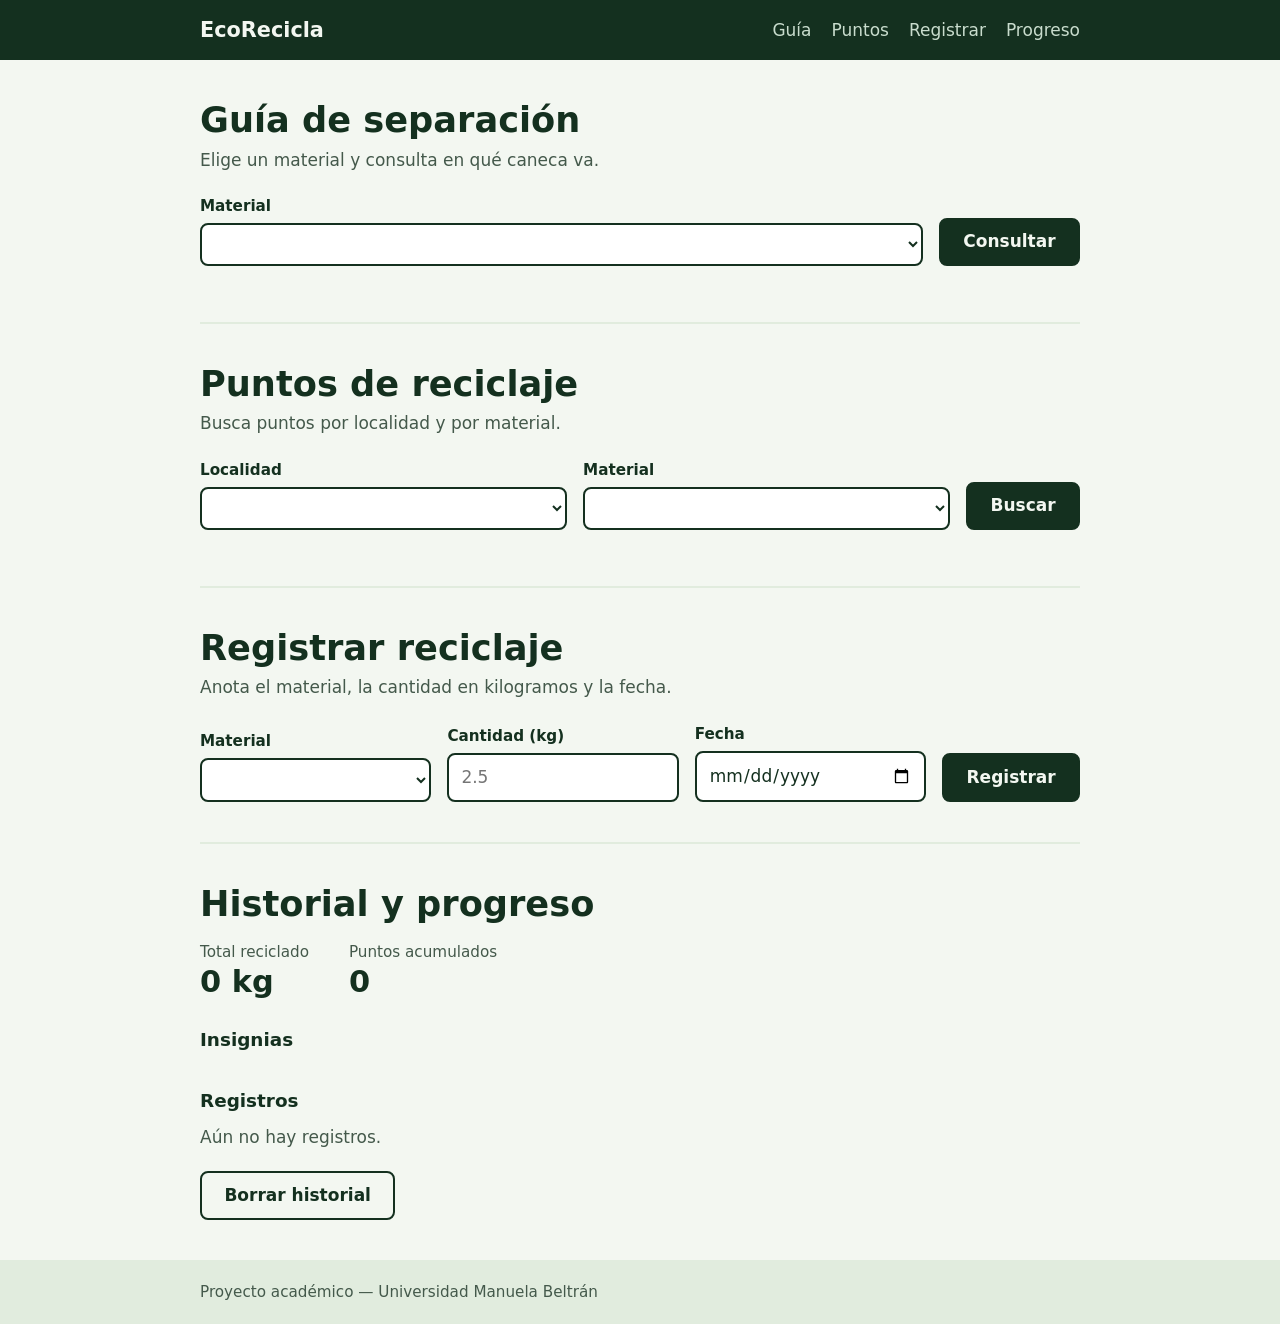
==== src/index.html @ 11547cb6 "feat: agrega estructura HTML y estilos CSS de la interfaz" ====
<!DOCTYPE html>
<html lang="es">
<head>
  <meta charset="UTF-8">
  <meta name="viewport" content="width=device-width, initial-scale=1">
  <title>EcoRecicla</title>
  <link rel="stylesheet" href="css/styles.css">
</head>
<body>
  <header class="encabezado">
    <div class="contenedor encabezado-interno">
      <a class="marca" href="#guia">EcoRecicla</a>
      <nav aria-label="Principal">
        <a href="#guia">Guía</a>
        <a href="#puntos">Puntos</a>
        <a href="#registro">Registrar</a>
        <a href="#progreso">Progreso</a>
      </nav>
    </div>
  </header>

  <main class="contenedor">
    <section class="seccion" id="guia" aria-labelledby="titulo-guia">
      <h2 id="titulo-guia">Guía de separación</h2>
      <p class="descripcion">Elige un material y consulta en qué caneca va.</p>
      <form id="form-guia" class="formulario">
        <div class="campo">
          <label for="guia-material">Material</label>
          <select id="guia-material"></select>
        </div>
        <button type="submit">Consultar</button>
      </form>
      <p id="mensaje-guia" role="alert" hidden></p>
      <div id="resultado-guia" aria-live="polite"></div>
    </section>

    <section class="seccion" id="puntos" aria-labelledby="titulo-puntos">
      <h2 id="titulo-puntos">Puntos de reciclaje</h2>
      <p class="descripcion">Busca puntos por localidad y por material.</p>
      <form id="form-puntos" class="formulario">
        <div class="campo">
          <label for="puntos-localidad">Localidad</label>
          <select id="puntos-localidad"></select>
        </div>
        <div class="campo">
          <label for="puntos-material">Material</label>
          <select id="puntos-material"></select>
        </div>
        <button type="submit">Buscar</button>
      </form>
      <p id="mensaje-puntos" role="alert" hidden></p>
      <ul id="lista-puntos" class="lista-puntos" aria-live="polite"></ul>
    </section>

    <section class="seccion" id="registro" aria-labelledby="titulo-registro">
      <h2 id="titulo-registro">Registrar reciclaje</h2>
      <p class="descripcion">Anota el material, la cantidad en kilogramos y la fecha.</p>
      <form id="form-registro" class="formulario" novalidate>
        <div class="campo">
          <label for="reg-material">Material</label>
          <select id="reg-material"></select>
        </div>
        <div class="campo">
          <label for="reg-cantidad">Cantidad (kg)</label>
          <input id="reg-cantidad" type="text" inputmode="decimal" autocomplete="off" placeholder="2.5">
        </div>
        <div class="campo">
          <label for="reg-fecha">Fecha</label>
          <input id="reg-fecha" type="date">
        </div>
        <button type="submit">Registrar</button>
      </form>
      <p id="mensaje-registro" role="alert" hidden></p>
    </section>

    <section class="seccion" id="progreso" aria-labelledby="titulo-progreso">
      <h2 id="titulo-progreso">Historial y progreso</h2>
      <dl class="totales">
        <div>
          <dt>Total reciclado</dt>
          <dd><span id="total-kg">0</span> kg</dd>
        </div>
        <div>
          <dt>Puntos acumulados</dt>
          <dd id="total-puntos">0</dd>
        </div>
      </dl>
      <h3>Insignias</h3>
      <ul id="lista-insignias" class="lista-insignias"></ul>
      <h3>Registros</h3>
      <p id="sin-registros" class="descripcion">Aún no hay registros.</p>
      <div id="tabla-contenedor" class="tabla-contenedor" hidden>
        <table>
          <thead>
            <tr>
              <th scope="col">Fecha</th>
              <th scope="col">Material</th>
              <th scope="col">Cantidad (kg)</th>
              <th scope="col">Puntos</th>
            </tr>
          </thead>
          <tbody id="tabla-cuerpo"></tbody>
        </table>
      </div>
      <p id="mensaje-progreso" role="status" hidden></p>
      <button type="button" id="borrar-historial" class="secundario">Borrar historial</button>
    </section>
  </main>

  <footer class="pie">
    <div class="contenedor">Proyecto académico — Universidad Manuela Beltrán</div>
  </footer>

  <script src="js/errores.js"></script>
  <script src="js/decimales.js"></script>
  <script src="js/validaciones.js"></script>
  <script src="js/guia.js"></script>
  <script src="js/puntos.js"></script>
  <script src="js/registro.js"></script>
  <script src="js/progreso.js"></script>
  <script src="js/almacenamiento.js"></script>
  <script src="js/ecorecicla.js"></script>
  <script src="js/app.js"></script>
</body>
</html>
---- src/css/styles.css ----
:root {
  --fondo: #f3f7f1;
  --zona: #e1ecde;
  --tinta: #14301f;
  --tinta-suave: #44594b;
  --acento: #1f7a45;
  --blanca: #ffffff;
  --verde: #2e9e5b;
  --negra: #26292b;
  --error-fondo: #fde8e6;
  --error-texto: #8a1c13;
  --exito-fondo: #dff3e6;
  --exito-texto: #14532d;
  --aviso-fondo: #fff4d6;
  --aviso-texto: #6b4a00;
}

* {
  box-sizing: border-box;
  margin: 0;
  padding: 0;
}

html {
  scroll-behavior: smooth;
  scroll-padding-top: 4.5rem;
}

body {
  font-family: system-ui, -apple-system, "Segoe UI", Roboto, sans-serif;
  background: var(--fondo);
  color: var(--tinta);
  line-height: 1.6;
  font-size: 1.0625rem;
}

:focus-visible {
  outline: 3px solid var(--acento);
  outline-offset: 3px;
}

.contenedor {
  width: min(880px, 100% - 2.5rem);
  margin-inline: auto;
}

.encabezado {
  position: sticky;
  top: 0;
  z-index: 5;
  background: var(--tinta);
  color: var(--fondo);
}

.encabezado-interno {
  display: flex;
  justify-content: space-between;
  align-items: center;
  gap: 1rem;
  padding: 0.85rem 0;
  flex-wrap: wrap;
}

.marca {
  font-weight: 800;
  font-size: 1.3rem;
  color: inherit;
  text-decoration: none;
}

.encabezado nav {
  display: flex;
  gap: 1.25rem;
  flex-wrap: wrap;
}

.encabezado nav a {
  color: #c9dccd;
  text-decoration: none;
  font-weight: 500;
}

.encabezado nav a:hover {
  color: #ffffff;
  text-decoration: underline;
}

.encabezado :focus-visible {
  outline-color: #ffffff;
}

.seccion {
  padding: 2.5rem 0;
  border-bottom: 2px solid var(--zona);
}

.seccion:last-of-type {
  border-bottom: none;
}

h2 {
  font-size: clamp(1.7rem, 4vw, 2.2rem);
  line-height: 1.15;
}

h3 {
  margin-top: 1.5rem;
  margin-bottom: 0.5rem;
  font-size: 1.15rem;
}

.descripcion {
  margin-top: 0.35rem;
  color: var(--tinta-suave);
}

.formulario {
  margin-top: 1.25rem;
  display: flex;
  flex-wrap: wrap;
  align-items: flex-end;
  gap: 1rem;
}

.campo {
  display: flex;
  flex-direction: column;
  gap: 0.3rem;
  min-width: 180px;
  flex: 1 1 180px;
}

label {
  font-weight: 600;
  font-size: 0.95rem;
}

select,
input {
  font: inherit;
  color: var(--tinta);
  background: var(--blanca);
  border: 2px solid var(--tinta);
  border-radius: 8px;
  padding: 0.55rem 0.75rem;
  width: 100%;
}

button {
  font: inherit;
  font-weight: 700;
  cursor: pointer;
  background: var(--tinta);
  color: var(--fondo);
  border: 2px solid var(--tinta);
  border-radius: 8px;
  padding: 0.55rem 1.4rem;
}

button:hover {
  background: var(--acento);
  border-color: var(--acento);
}

button.secundario {
  margin-top: 1.25rem;
  background: transparent;
  color: var(--tinta);
}

button.secundario:hover {
  background: var(--zona);
  border-color: var(--tinta);
}

.mensaje {
  margin-top: 1rem;
  padding: 0.7rem 1rem;
  border-radius: 8px;
  font-weight: 500;
}

.mensaje.error {
  background: var(--error-fondo);
  color: var(--error-texto);
}

.mensaje.exito {
  background: var(--exito-fondo);
  color: var(--exito-texto);
}

.mensaje.aviso {
  background: var(--aviso-fondo);
  color: var(--aviso-texto);
}

#resultado-guia {
  margin-top: 1rem;
}

.caneca {
  display: inline-block;
  padding: 0.35rem 1rem;
  border-radius: 999px;
  border: 2px solid var(--tinta);
  font-weight: 700;
  margin-bottom: 0.5rem;
}

.caneca-blanca {
  background: var(--blanca);
  color: var(--tinta);
}

.caneca-verde {
  background: var(--verde);
  border-color: var(--verde);
  color: var(--blanca);
}

.caneca-negra {
  background: var(--negra);
  border-color: var(--negra);
  color: var(--blanca);
}

.lista-puntos {
  margin-top: 1rem;
  list-style: none;
  display: grid;
  gap: 0.75rem;
}

.lista-puntos li {
  display: flex;
  flex-direction: column;
  padding: 0.75rem 1rem;
  background: var(--blanca);
  border-left: 5px solid var(--acento);
  border-radius: 4px;
}

.lista-puntos span {
  color: var(--tinta-suave);
  font-size: 0.95rem;
}

.totales {
  margin-top: 1rem;
  display: flex;
  flex-wrap: wrap;
  gap: 2.5rem;
}

.totales dt {
  color: var(--tinta-suave);
  font-size: 0.95rem;
}

.totales dd {
  font-size: 1.9rem;
  font-weight: 800;
  line-height: 1.2;
}

.lista-insignias {
  list-style: none;
  display: flex;
  flex-wrap: wrap;
  gap: 0.5rem;
}

.lista-insignias .insignia {
  background: var(--tinta);
  color: var(--fondo);
  padding: 0.3rem 0.9rem;
  border-radius: 999px;
  font-weight: 600;
}

.lista-insignias .vacio {
  color: var(--tinta-suave);
}

.tabla-contenedor {
  overflow-x: auto;
}

table {
  width: 100%;
  border-collapse: collapse;
  background: var(--blanca);
}

th,
td {
  text-align: left;
  padding: 0.6rem 0.9rem;
  border-bottom: 1px solid var(--zona);
}

th {
  background: var(--zona);
}

.pie {
  background: var(--zona);
  color: var(--tinta-suave);
  padding: 1.25rem 0;
  font-size: 0.95rem;
}

@media (prefers-reduced-motion: reduce) {
  html {
    scroll-behavior: auto;
  }
}
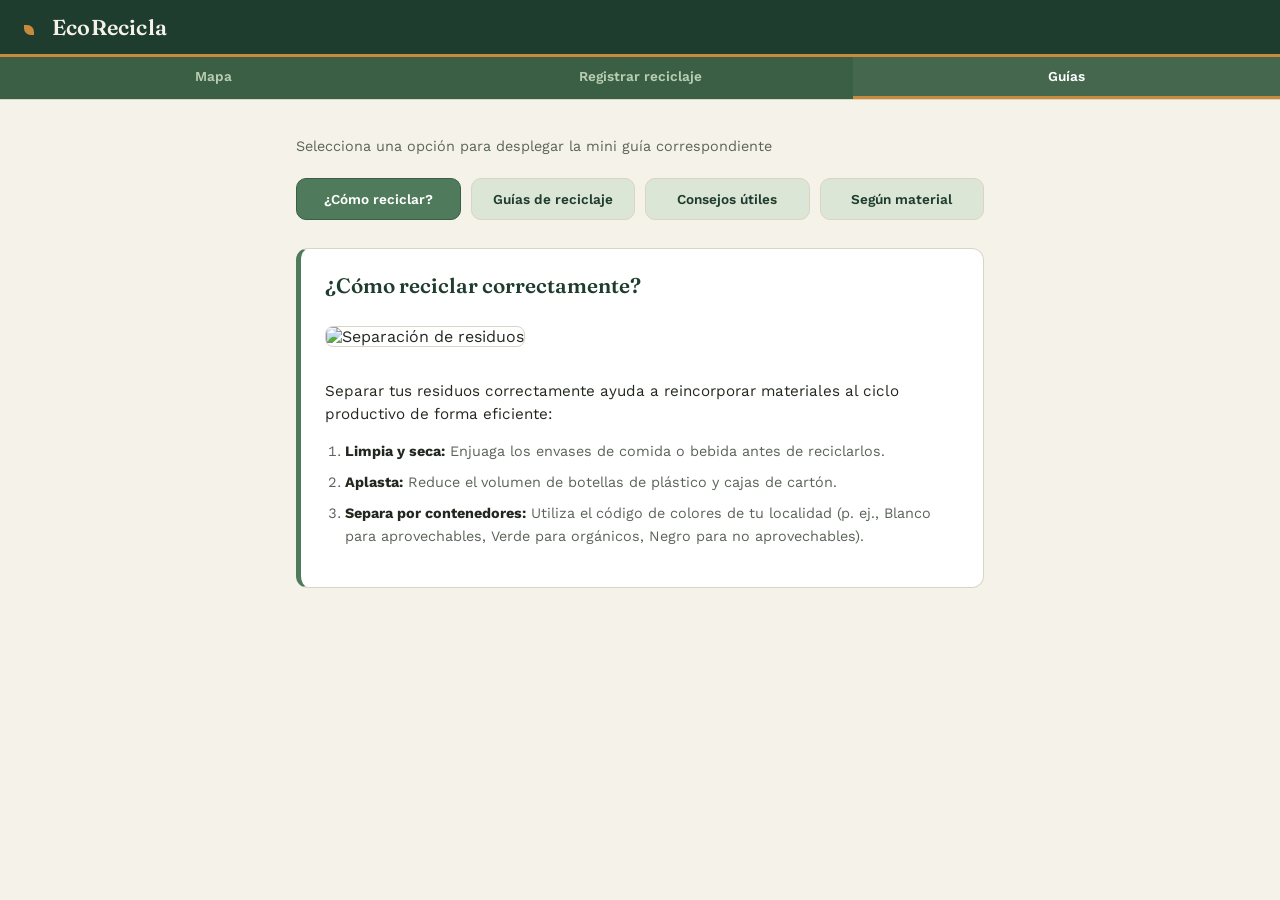
==== commit 1febbc4f: "Se agregaron los archivos Js que controlan las funcionalidades, el html actualizado y el css final" ====
--- a/src/index.html
+++ b/src/index.html
@@ -1,125 +1,312 @@
 <!DOCTYPE html>
+<!-- ESTRUCTURA: este archivo solo contiene HTML. Estilos en css/styles.css y lógica en js/*.js -->
 <html lang="es">
 <head>
-  <meta charset="UTF-8">
-  <meta name="viewport" content="width=device-width, initial-scale=1">
-  <title>EcoRecicla</title>
-  <link rel="stylesheet" href="css/styles.css">
+<meta charset="UTF-8" />
+<meta name="viewport" content="width=device-width, initial-scale=1.0" />
+<title>EcoRecicla — App</title>
+
+<link rel="preconnect" href="https://fonts.googleapis.com">
+<link href="https://fonts.googleapis.com/css2?family=Fraunces:opsz,wght@9..144,500;9..144,600;9..144,700&family=Work+Sans:wght@400;500;600&display=swap" rel="stylesheet">
+
+<link rel="stylesheet" href="https://unpkg.com/leaflet@1.9.4/dist/leaflet.css" />
+<link rel="stylesheet" href="https://unpkg.com/leaflet-routing-machine@3.2.12/dist/leaflet-routing-machine.css" />
+
+<link rel="stylesheet" href="css/styles.css" />
 </head>
 <body>
-  <header class="encabezado">
-    <div class="contenedor encabezado-interno">
-      <a class="marca" href="#guia">EcoRecicla</a>
-      <nav aria-label="Principal">
-        <a href="#guia">Guía</a>
-        <a href="#puntos">Puntos</a>
-        <a href="#registro">Registrar</a>
-        <a href="#progreso">Progreso</a>
+
+<header class="topbar">
+  <span class="brand-leaf"></span><h1>EcoRecicla</h1>
+</header>
+
+<nav class="main-nav">
+  <button class="nav-btn" data-view="mapa">Mapa</button>
+  <button class="nav-btn" data-view="registro">Registrar reciclaje</button>
+  <button class="nav-btn active" data-view="guias">Guías</button>
+</nav>
+
+<div class="view-container">
+
+  <!-- ======================= VISTA: MAPA ======================= -->
+  <section id="view-mapa" class="app-view">
+    <div class="layout">
+
+      <aside class="sidebar">
+        <div class="panel-block">
+          <input type="text" id="search-input" class="search-input" placeholder="Buscar por nombre o barrio..." />
+          <div class="filters" id="filter-chips"></div>
+        </div>
+
+        <div class="panel-block">
+          <div class="locate-row">
+            <button class="btn-locate" id="locate-btn">Usar mi ubicación</button>
+          </div>
+          <p id="location-status">Aún no se ha activado la ubicación. Se muestran distancias desde el centro de Bogotá.</p>
+        </div>
+
+        <div class="list-heading">
+          <span>PUNTOS CERCANOS</span>
+          <span id="list-count"></span>
+        </div>
+        <ul class="point-list" id="point-list"></ul>
+
+        <p class="disclaimer">Los puntos mostrados son datos de ejemplo con fines académicos y no corresponden a un directorio verificado en tiempo real.</p>
+      </aside>
+
+      <main class="map-wrap">
+        <div id="map"></div>
+
+        <div id="detail-panel" class="hidden">
+          <div class="detail-header">
+            <h3 id="detail-name"></h3>
+            <button class="close-detail" id="close-detail" aria-label="Cerrar">×</button>
+          </div>
+          <p id="detail-address"></p>
+          <div class="detail-row">
+            <strong>Horario</strong>
+            <span id="detail-hours"></span>
+          </div>
+          <div class="detail-row">
+            <strong>Materiales que recibe</strong>
+            <div class="tag-row" id="detail-materials"></div>
+          </div>
+          <div class="detail-row">
+            <strong>Distancia aproximada</strong>
+            <span id="detail-distance"></span>
+          </div>
+          <button class="btn-route" id="route-btn">Cómo llegar</button>
+          <p id="route-status"></p>
+        </div>
+      </main>
+
+    </div>
+  </section>
+
+  <!-- ======================= VISTA: REGISTRO + RANKING ======================= -->
+  <section id="view-registro" class="app-view">
+    <div class="container">
+
+      <!-- Reloj simulador de ciclo de 24 horas -->
+      <div class="clock-card">
+        <div>
+          <div class="clock-label">Simulador de ciclo (24 hrs)</div>
+          <div class="clock-display" id="clockDisplay">00:00:00</div>
+        </div>
+        <div class="clock-controls">
+          <button class="btn-time" onclick="addTime(15)">+15m</button>
+          <button class="btn-time" onclick="addTime(60)">+1h</button>
+          <button class="btn-time" onclick="addTime(300)">+5h</button>
+          <button class="btn-time" id="toggleClockBtn" onclick="toggleClock()">⏸ Pausar</button>
+        </div>
+      </div>
+
+      <!-- Sub-pestañas: Registro / Ranking -->
+      <nav class="subnav-tabs">
+        <button class="tab-btn active" onclick="switchSubTab('registro')">Registrar</button>
+        <button class="tab-btn" onclick="switchSubTab('ranking')">Ver Ranking 🏆</button>
       </nav>
+
+      <!-- SUB-VISTA: Formulario de registro -->
+      <section id="subview-registro" class="view-section active">
+        <p class="subtitle">Panel de captura de materiales reciclados por usuario</p>
+
+        <div class="stats">
+          <div class="stat-card">
+            <div class="stat-value" id="totalWeight">0 kg</div>
+            <div class="stat-label">Peso total</div>
+          </div>
+          <div class="stat-card">
+            <div class="stat-value" id="weeklyWeight">0 kg</div>
+            <div class="stat-label">Peso esta semana</div>
+          </div>
+          <div class="stat-card">
+            <button onclick="openModal()">
+              <div class="stat-value" id="totalRecords">0</div>
+              <div class="stat-label">Registros totales (ver)</div>
+            </button>
+          </div>
+        </div>
+
+        <form id="recycleForm">
+          <h2>Registrar material</h2>
+
+          <div class="field">
+            <label for="usuario">Usuario que registra</label>
+            <select id="usuario" required>
+              <option value="Damián">Damián</option>
+              <option value="Sofía">Sofía</option>
+              <option value="Mateo">Mateo</option>
+              <option value="Ana">Ana</option>
+              <option value="Carlos">Carlos</option>
+              <option value="Valentina">Valentina</option>
+              <option value="Lucas">Lucas</option>
+              <option value="Camila">Camila</option>
+              <option value="Diego">Diego</option>
+              <option value="Mariana">Mariana</option>
+            </select>
+          </div>
+
+          <div class="field">
+            <label for="material">Tipo de material</label>
+            <select id="material" required>
+              <option value="">Selecciona...</option>
+              <option value="Plástico">Plástico</option>
+              <option value="Vidrio">Vidrio</option>
+              <option value="Papel">Papel</option>
+              <option value="Metal">Metal</option>
+            </select>
+          </div>
+          <div class="row">
+            <div class="field">
+              <label for="peso">Peso (kg)</label>
+              <input type="number" id="peso" min="0" step="0.01" required>
+            </div>
+            <div class="field">
+              <label for="cantidad">Cantidad (unidades)</label>
+              <input type="number" id="cantidad" min="1" step="1" required>
+            </div>
+          </div>
+          <div class="field">
+            <label for="descripcion">Descripción <span class="optional-tag">(opcional)</span></label>
+            <textarea id="descripcion" placeholder="Ej: botellas separadas por color, empaques de tienda, etc."></textarea>
+          </div>
+          <button type="submit" class="submit">Agregar registro y sumar puntos</button>
+        </form>
+      </section>
+
+      <!-- SUB-VISTA: Ranking Top 10 -->
+      <section id="subview-ranking" class="view-section">
+        <p class="subtitle">Compara tu posición y progreso global entre los 10 mejores recicladores.</p>
+
+        <div class="status-banner" id="statusBanner">
+          <div class="status-info" id="statusInfo">
+            <h3>Competencia Activa</h3>
+            <p>El ranking se actualiza automáticamente con cada registro.</p>
+          </div>
+          <div style="display: flex; gap: 8px;">
+            <button class="btn-action" id="finishBtn" onclick="finishRanking()">Finalizar Competencia</button>
+            <button class="btn-action" style="background: var(--carbon-suave);" onclick="resetAllData()">Reiniciar Todo</button>
+          </div>
+        </div>
+
+        <div class="my-status-card">
+          <div>
+            <h4>Tu Estado Actual</h4>
+            <div class="user-name" id="myUserName">Damián</div>
+          </div>
+          <div class="my-status-metrics">
+            <div>
+              <div class="metric-val" id="myRankVal">#-</div>
+              <div class="metric-lbl">Posición</div>
+            </div>
+            <div>
+              <div class="metric-val" id="myPointsVal">0</div>
+              <div class="metric-lbl">Puntos</div>
+            </div>
+          </div>
+        </div>
+
+        <div class="ranking-card">
+          <table class="ranking-table">
+            <thead>
+              <tr>
+                <th style="width: 15%;">Pos.</th>
+                <th style="width: 55%;">Usuario</th>
+                <th style="width: 30%; text-align: right;">Puntos</th>
+              </tr>
+            </thead>
+            <tbody id="rankingBody"></tbody>
+          </table>
+        </div>
+      </section>
     </div>
-  </header>
-
-  <main class="contenedor">
-    <section class="seccion" id="guia" aria-labelledby="titulo-guia">
-      <h2 id="titulo-guia">Guía de separación</h2>
-      <p class="descripcion">Elige un material y consulta en qué caneca va.</p>
-      <form id="form-guia" class="formulario">
-        <div class="campo">
-          <label for="guia-material">Material</label>
-          <select id="guia-material"></select>
-        </div>
-        <button type="submit">Consultar</button>
-      </form>
-      <p id="mensaje-guia" role="alert" hidden></p>
-      <div id="resultado-guia" aria-live="polite"></div>
-    </section>
-
-    <section class="seccion" id="puntos" aria-labelledby="titulo-puntos">
-      <h2 id="titulo-puntos">Puntos de reciclaje</h2>
-      <p class="descripcion">Busca puntos por localidad y por material.</p>
-      <form id="form-puntos" class="formulario">
-        <div class="campo">
-          <label for="puntos-localidad">Localidad</label>
-          <select id="puntos-localidad"></select>
-        </div>
-        <div class="campo">
-          <label for="puntos-material">Material</label>
-          <select id="puntos-material"></select>
-        </div>
-        <button type="submit">Buscar</button>
-      </form>
-      <p id="mensaje-puntos" role="alert" hidden></p>
-      <ul id="lista-puntos" class="lista-puntos" aria-live="polite"></ul>
-    </section>
-
-    <section class="seccion" id="registro" aria-labelledby="titulo-registro">
-      <h2 id="titulo-registro">Registrar reciclaje</h2>
-      <p class="descripcion">Anota el material, la cantidad en kilogramos y la fecha.</p>
-      <form id="form-registro" class="formulario" novalidate>
-        <div class="campo">
-          <label for="reg-material">Material</label>
-          <select id="reg-material"></select>
-        </div>
-        <div class="campo">
-          <label for="reg-cantidad">Cantidad (kg)</label>
-          <input id="reg-cantidad" type="text" inputmode="decimal" autocomplete="off" placeholder="2.5">
-        </div>
-        <div class="campo">
-          <label for="reg-fecha">Fecha</label>
-          <input id="reg-fecha" type="date">
-        </div>
-        <button type="submit">Registrar</button>
-      </form>
-      <p id="mensaje-registro" role="alert" hidden></p>
-    </section>
-
-    <section class="seccion" id="progreso" aria-labelledby="titulo-progreso">
-      <h2 id="titulo-progreso">Historial y progreso</h2>
-      <dl class="totales">
-        <div>
-          <dt>Total reciclado</dt>
-          <dd><span id="total-kg">0</span> kg</dd>
-        </div>
-        <div>
-          <dt>Puntos acumulados</dt>
-          <dd id="total-puntos">0</dd>
-        </div>
-      </dl>
-      <h3>Insignias</h3>
-      <ul id="lista-insignias" class="lista-insignias"></ul>
-      <h3>Registros</h3>
-      <p id="sin-registros" class="descripcion">Aún no hay registros.</p>
-      <div id="tabla-contenedor" class="tabla-contenedor" hidden>
-        <table>
-          <thead>
-            <tr>
-              <th scope="col">Fecha</th>
-              <th scope="col">Material</th>
-              <th scope="col">Cantidad (kg)</th>
-              <th scope="col">Puntos</th>
-            </tr>
-          </thead>
-          <tbody id="tabla-cuerpo"></tbody>
-        </table>
+
+    <div class="modal-overlay" id="modalOverlay">
+      <div class="modal">
+        <button class="close-btn" onclick="closeModal()">✕</button>
+        <h2>Historial de registros</h2>
+        <div id="historyContent"></div>
       </div>
-      <p id="mensaje-progreso" role="status" hidden></p>
-      <button type="button" id="borrar-historial" class="secundario">Borrar historial</button>
-    </section>
-  </main>
-
-  <footer class="pie">
-    <div class="contenedor">Proyecto académico — Universidad Manuela Beltrán</div>
-  </footer>
-
-  <script src="js/errores.js"></script>
-  <script src="js/decimales.js"></script>
-  <script src="js/validaciones.js"></script>
-  <script src="js/guia.js"></script>
-  <script src="js/puntos.js"></script>
-  <script src="js/registro.js"></script>
-  <script src="js/progreso.js"></script>
-  <script src="js/almacenamiento.js"></script>
-  <script src="js/ecorecicla.js"></script>
-  <script src="js/app.js"></script>
+    </div>
+  </section>
+
+  <!-- ======================= VISTA: GUÍAS ======================= -->
+  <section id="view-guias" class="app-view active">
+    <div class="container">
+      <p class="subtitle">Selecciona una opción para desplegar la mini guía correspondiente</p>
+
+      <nav class="menu-container">
+        <button class="btn-guide active" onclick="showGuide('guia1', this)">¿Cómo reciclar?</button>
+        <button class="btn-guide" onclick="showGuide('guia2', this)">Guías de reciclaje</button>
+        <button class="btn-guide" onclick="showGuide('guia3', this)">Consejos útiles</button>
+        <button class="btn-guide" onclick="showGuide('guia4', this)">Según material</button>
+      </nav>
+
+      <main class="content-container">
+
+        <article id="guia1" class="guide-card active">
+          <h2>¿Cómo reciclar correctamente?</h2>
+          <img src="https://images.unsplash.com/photo-1532996122724-e3c354a0b15b?auto=format&fit=crop&w=800&q=80" alt="Separación de residuos">
+          <p>Separar tus residuos correctamente ayuda a reincorporar materiales al ciclo productivo de forma eficiente:</p>
+          <ol>
+            <li><strong>Limpia y seca:</strong> Enjuaga los envases de comida o bebida antes de reciclarlos.</li>
+            <li><strong>Aplasta:</strong> Reduce el volumen de botellas de plástico y cajas de cartón.</li>
+            <li><strong>Separa por contenedores:</strong> Utiliza el código de colores de tu localidad (p. ej., Blanco para aprovechables, Verde para orgánicos, Negro para no aprovechables).</li>
+          </ol>
+        </article>
+
+        <article id="guia2" class="guide-card">
+          <h2>Guías de reciclaje</h2>
+          <img src="https://images.unsplash.com/photo-1595278069441-2cf29f8005a4?auto=format&fit=crop&w=800&q=80" alt="Símbolos y contenedores de reciclaje">
+          <p>Pasos fundamentales para implementar una rutina de reciclaje en el hogar o la oficina:</p>
+          <ul>
+            <li><strong>Identificación:</strong> Revisa los símbolos de reciclaje en los empaques (triángulo de Moebius).</li>
+            <li><strong>Punto ecológico:</strong> Ubica recipientes diferenciados en un lugar visible de la casa.</li>
+            <li><strong>Entrega responsable:</strong> Entrega los materiales reciclables a los recicladores de oficio o llévalos a un punto limpio.</li>
+          </ul>
+        </article>
+
+        <article id="guia3" class="guide-card">
+          <h2>Consejos sobre reciclaje</h2>
+          <img src="https://images.unsplash.com/photo-1542601906990-b4d3fb778b09?auto=format&fit=crop&w=800&q=80" alt="Estilo de vida sostenible">
+          <p>Aplica la regla de las 3 R para maximizar el impacto de tus hábitos:</p>
+          <ul>
+            <li><strong>Reducir:</strong> Evita productos con plásticos de un solo uso o envoltorios innecesarios.</li>
+            <li><strong>Reutilizar:</strong> Dale una segunda vida a frascos de vidrio, cajas y bolsas de tela.</li>
+            <li><strong>Cuidado con los contaminantes:</strong> El papel o cartón sucio con grasa o comida <em>no</em> se puede reciclar.</li>
+          </ul>
+        </article>
+
+        <article id="guia4" class="guide-card">
+          <h2>Ejemplos y guías según el tipo de material</h2>
+          <img src="https://images.unsplash.com/photo-1618477461853-cf6ed80faba5?auto=format&fit=crop&w=800&q=80" alt="Materiales para reciclar">
+          <p>Aprende a clasificar según la composición del residuo:</p>
+          <ul>
+            <li><strong>Plásticos (PET y PEAD):</strong> Botellas de agua, recipientes de detergente y tapas.</li>
+            <li><strong>Papel y Cartón:</strong> Cuadernos, periódicos, cajas de cartón y folletos (deben estar secos).</li>
+            <li><strong>Vidrio:</strong> Botellas de bebidas, frascos de alimentos y perfumes (sin tapas metálicas ni corcho).</li>
+            <li><strong>Metales:</strong> Latas de aluminio (gaseosas) y latas de hojalata (enlatados de comida).</li>
+          </ul>
+        </article>
+
+      </main>
+    </div>
+  </section>
+
+</div>
+
+<script src="https://unpkg.com/leaflet@1.9.4/dist/leaflet.js"></script>
+<script src="https://unpkg.com/leaflet-routing-machine@3.2.12/dist/leaflet-routing-machine.js"></script>
+
+<!-- Orden importante: navigation -> guides -> registro -> mapa (las librerías Leaflet se cargan antes) -->
+<script src="js/navigation.js"></script>
+
+<script src="js/guides.js"></script>
+
+<script src="js/registro.js"></script>
+
+<script src="js/mapa.js"></script>
+
 </body>
 </html>
--- a/src/css/styles.css
+++ b/src/css/styles.css
@@ -1,318 +1,632 @@
-:root {
-  --fondo: #f3f7f1;
-  --zona: #e1ecde;
-  --tinta: #14301f;
-  --tinta-suave: #44594b;
-  --acento: #1f7a45;
-  --blanca: #ffffff;
-  --verde: #2e9e5b;
-  --negra: #26292b;
-  --error-fondo: #fde8e6;
-  --error-texto: #8a1c13;
-  --exito-fondo: #dff3e6;
-  --exito-texto: #14532d;
-  --aviso-fondo: #fff4d6;
-  --aviso-texto: #6b4a00;
-}
-
-* {
-  box-sizing: border-box;
-  margin: 0;
-  padding: 0;
-}
-
-html {
-  scroll-behavior: smooth;
-  scroll-padding-top: 4.5rem;
-}
-
-body {
-  font-family: system-ui, -apple-system, "Segoe UI", Roboto, sans-serif;
-  background: var(--fondo);
-  color: var(--tinta);
-  line-height: 1.6;
-  font-size: 1.0625rem;
-}
-
-:focus-visible {
-  outline: 3px solid var(--acento);
-  outline-offset: 3px;
-}
-
-.contenedor {
-  width: min(880px, 100% - 2.5rem);
-  margin-inline: auto;
-}
-
-.encabezado {
-  position: sticky;
-  top: 0;
-  z-index: 5;
-  background: var(--tinta);
-  color: var(--fondo);
-}
-
-.encabezado-interno {
-  display: flex;
-  justify-content: space-between;
-  align-items: center;
-  gap: 1rem;
-  padding: 0.85rem 0;
-  flex-wrap: wrap;
-}
-
-.marca {
-  font-weight: 800;
-  font-size: 1.3rem;
-  color: inherit;
-  text-decoration: none;
-}
-
-.encabezado nav {
-  display: flex;
-  gap: 1.25rem;
-  flex-wrap: wrap;
-}
-
-.encabezado nav a {
-  color: #c9dccd;
-  text-decoration: none;
-  font-weight: 500;
-}
-
-.encabezado nav a:hover {
-  color: #ffffff;
-  text-decoration: underline;
-}
-
-.encabezado :focus-visible {
-  outline-color: #ffffff;
-}
-
-.seccion {
-  padding: 2.5rem 0;
-  border-bottom: 2px solid var(--zona);
-}
-
-.seccion:last-of-type {
-  border-bottom: none;
-}
-
-h2 {
-  font-size: clamp(1.7rem, 4vw, 2.2rem);
-  line-height: 1.15;
-}
-
-h3 {
-  margin-top: 1.5rem;
-  margin-bottom: 0.5rem;
-  font-size: 1.15rem;
-}
-
-.descripcion {
-  margin-top: 0.35rem;
-  color: var(--tinta-suave);
-}
-
-.formulario {
-  margin-top: 1.25rem;
-  display: flex;
-  flex-wrap: wrap;
-  align-items: flex-end;
-  gap: 1rem;
-}
-
-.campo {
-  display: flex;
-  flex-direction: column;
-  gap: 0.3rem;
-  min-width: 180px;
-  flex: 1 1 180px;
-}
-
-label {
-  font-weight: 600;
-  font-size: 0.95rem;
-}
-
-select,
-input {
-  font: inherit;
-  color: var(--tinta);
-  background: var(--blanca);
-  border: 2px solid var(--tinta);
-  border-radius: 8px;
-  padding: 0.55rem 0.75rem;
-  width: 100%;
-}
-
-button {
-  font: inherit;
-  font-weight: 700;
-  cursor: pointer;
-  background: var(--tinta);
-  color: var(--fondo);
-  border: 2px solid var(--tinta);
-  border-radius: 8px;
-  padding: 0.55rem 1.4rem;
-}
-
-button:hover {
-  background: var(--acento);
-  border-color: var(--acento);
-}
-
-button.secundario {
-  margin-top: 1.25rem;
-  background: transparent;
-  color: var(--tinta);
-}
-
-button.secundario:hover {
-  background: var(--zona);
-  border-color: var(--tinta);
-}
-
-.mensaje {
-  margin-top: 1rem;
-  padding: 0.7rem 1rem;
-  border-radius: 8px;
-  font-weight: 500;
-}
-
-.mensaje.error {
-  background: var(--error-fondo);
-  color: var(--error-texto);
-}
-
-.mensaje.exito {
-  background: var(--exito-fondo);
-  color: var(--exito-texto);
-}
-
-.mensaje.aviso {
-  background: var(--aviso-fondo);
-  color: var(--aviso-texto);
-}
-
-#resultado-guia {
-  margin-top: 1rem;
-}
-
-.caneca {
-  display: inline-block;
-  padding: 0.35rem 1rem;
-  border-radius: 999px;
-  border: 2px solid var(--tinta);
-  font-weight: 700;
-  margin-bottom: 0.5rem;
-}
-
-.caneca-blanca {
-  background: var(--blanca);
-  color: var(--tinta);
-}
-
-.caneca-verde {
-  background: var(--verde);
-  border-color: var(--verde);
-  color: var(--blanca);
-}
-
-.caneca-negra {
-  background: var(--negra);
-  border-color: var(--negra);
-  color: var(--blanca);
-}
-
-.lista-puntos {
-  margin-top: 1rem;
-  list-style: none;
-  display: grid;
-  gap: 0.75rem;
-}
-
-.lista-puntos li {
-  display: flex;
-  flex-direction: column;
-  padding: 0.75rem 1rem;
-  background: var(--blanca);
-  border-left: 5px solid var(--acento);
-  border-radius: 4px;
-}
-
-.lista-puntos span {
-  color: var(--tinta-suave);
-  font-size: 0.95rem;
-}
-
-.totales {
-  margin-top: 1rem;
-  display: flex;
-  flex-wrap: wrap;
-  gap: 2.5rem;
-}
-
-.totales dt {
-  color: var(--tinta-suave);
-  font-size: 0.95rem;
-}
-
-.totales dd {
-  font-size: 1.9rem;
-  font-weight: 800;
-  line-height: 1.2;
-}
-
-.lista-insignias {
-  list-style: none;
-  display: flex;
-  flex-wrap: wrap;
-  gap: 0.5rem;
-}
-
-.lista-insignias .insignia {
-  background: var(--tinta);
-  color: var(--fondo);
-  padding: 0.3rem 0.9rem;
-  border-radius: 999px;
-  font-weight: 600;
-}
-
-.lista-insignias .vacio {
-  color: var(--tinta-suave);
-}
-
-.tabla-contenedor {
-  overflow-x: auto;
-}
-
-table {
-  width: 100%;
-  border-collapse: collapse;
-  background: var(--blanca);
-}
-
-th,
-td {
-  text-align: left;
-  padding: 0.6rem 0.9rem;
-  border-bottom: 1px solid var(--zona);
-}
-
-th {
-  background: var(--zona);
-}
-
-.pie {
-  background: var(--zona);
-  color: var(--tinta-suave);
-  padding: 1.25rem 0;
-  font-size: 0.95rem;
-}
-
-@media (prefers-reduced-motion: reduce) {
-  html {
-    scroll-behavior: auto;
+/* ARCHIVO: styles.css — estilos de toda la aplicación. Secciones: Header, Navegación, Vistas, Guías, Registro, Ranking, Mapa, Responsive */
+
+:root{
+  --verde-profundo:#1F3D2E;
+  --verde-musgo:#4F7A5B;
+  --verde-musgo-oscuro:#3A5F45;
+  --verde-salvia:#DCE6D6;
+  --verde-salvia-fuerte:#B9CDB0;
+  --crema:#F5F2E9;
+  --ocre:#C98A3B;
+  --ocre-oscuro:#AD7530;
+  --carbon:#23281F;
+  --carbon-suave:#5B6459;
+  --blanco:#FFFFFF;
+  --borde:#DAD4C4;
+  --destacado:#FFF9E6;
+}
+
+*{ box-sizing:border-box; }
+
+html, body{
+  height:100%;
+  margin:0;
+}
+
+body{
+  display:flex;
+  flex-direction:column;
+  font-family:'Work Sans', sans-serif;
+  color:var(--carbon);
+  background:var(--crema);
+  overflow:hidden;
+}
+
+h1,h2,h3{
+  font-family:'Fraunces', serif;
+  margin:0;
+  font-weight:600;
+}
+
+/* ---------- Header ---------- */
+header.topbar{
+  background:var(--verde-profundo);
+  color:var(--crema);
+  padding:0.85rem 1.5rem;
+  display:flex;
+  align-items:baseline;
+  gap:0.75rem;
+  flex-shrink:0;
+  border-bottom:3px solid var(--ocre);
+}
+header.topbar h1{
+  font-size:1.35rem;
+  letter-spacing:0.01em;
+}
+header.topbar .brand-leaf{
+  display:inline-block;
+  width:0.6rem;
+  height:0.6rem;
+  background:var(--ocre);
+  border-radius:0 70% 0 70%;
+  margin-right:0.4rem;
+}
+header.topbar p{
+  margin:0;
+  font-size:0.85rem;
+  color:var(--verde-salvia-fuerte);
+}
+
+/* ---------- Navegación principal ---------- */
+nav.main-nav{
+  flex-shrink:0;
+  display:flex;
+  background:var(--verde-musgo-oscuro);
+  border-bottom:1px solid var(--borde);
+}
+nav.main-nav .nav-btn{
+  flex:1;
+  background:none;
+  border:none;
+  color:var(--verde-salvia-fuerte);
+  font-family:'Work Sans', sans-serif;
+  font-size:0.85rem;
+  font-weight:600;
+  padding:0.7rem 0.5rem;
+  cursor:pointer;
+  border-bottom:3px solid transparent;
+  transition:all 0.15s ease;
+}
+nav.main-nav .nav-btn:hover{
+  background:rgba(255,255,255,0.06);
+  color:var(--crema);
+}
+nav.main-nav .nav-btn.active{
+  color:var(--blanco);
+  border-bottom-color:var(--ocre);
+  background:rgba(255,255,255,0.05);
+}
+
+/* ---------- Vistas ---------- */
+.view-container{
+  flex:1;
+  min-height:0;
+  position:relative;
+}
+.app-view{
+  display:none;
+  height:100%;
+  overflow-y:auto;
+}
+.app-view.active{
+  display:block;
+}
+#view-mapa.app-view.active{
+  display:flex;
+  flex-direction:column;
+  overflow:hidden;
+}
+
+/* ---------- Contenedor compartido (Registro / Guías) ---------- */
+.container{
+  max-width:720px;
+  margin:0 auto;
+  padding:24px 16px 60px;
+}
+.subtitle{
+  color:var(--carbon-suave);
+  margin-bottom:24px;
+  font-size:0.9rem;
+}
+
+/* ---------- Guías ---------- */
+.menu-container{
+  display:grid;
+  grid-template-columns:repeat(auto-fit, minmax(150px, 1fr));
+  gap:10px;
+  margin-bottom:28px;
+}
+.btn-guide{
+  background:var(--verde-salvia);
+  color:var(--verde-profundo);
+  border:1px solid var(--borde);
+  border-radius:10px;
+  padding:12px 10px;
+  font-family:'Work Sans', sans-serif;
+  font-size:0.85rem;
+  font-weight:600;
+  cursor:pointer;
+  transition:all 0.2s ease;
+  text-align:center;
+}
+.btn-guide:hover{ background:var(--verde-salvia-fuerte); }
+.btn-guide.active{
+  background:var(--verde-musgo);
+  color:var(--blanco);
+  border-color:var(--verde-musgo-oscuro);
+}
+.content-container{
+  background:var(--blanco);
+  border:1px solid var(--borde);
+  border-left:5px solid var(--verde-musgo);
+  border-radius:12px;
+  padding:24px;
+  margin-bottom:24px;
+}
+.guide-card{ display:none; animation:fadeIn 0.3s ease-in-out; }
+.guide-card.active{ display:block; }
+.guide-card h2{ font-size:1.3rem; color:var(--verde-profundo); margin-bottom:16px; }
+.guide-card img{
+  width:100%;
+  max-height:280px;
+  object-fit:cover;
+  border-radius:8px;
+  margin:12px 0 18px;
+  border:1px solid var(--borde);
+}
+.guide-card p{ font-size:0.95rem; line-height:1.5; color:var(--carbon); margin-bottom:14px; }
+ul, ol{ line-height:1.6; padding-left:20px; font-size:0.9rem; color:var(--carbon-suave); }
+li{ margin-bottom:8px; }
+li strong{ color:var(--carbon); }
+@keyframes fadeIn{
+  from{ opacity:0; transform:translateY(6px); }
+  to{ opacity:1; transform:translateY(0); }
+}
+
+/* ---------- Registro ---------- */
+.stats{
+  display:grid;
+  grid-template-columns:repeat(3,1fr);
+  gap:12px;
+  margin-bottom:28px;
+}
+.stat-card{
+  background:var(--verde-salvia);
+  border:1px solid var(--borde);
+  border-radius:10px;
+  padding:14px 10px;
+  text-align:center;
+}
+.stat-card button{
+  all:unset;
+  cursor:pointer;
+  display:block;
+  width:100%;
+  font-family:inherit;
+}
+.stat-value{
+  font-family:'Fraunces', serif;
+  font-size:1.4rem;
+  font-weight:700;
+  color:var(--verde-musgo-oscuro);
+}
+.stat-label{ font-size:0.72rem; color:var(--carbon-suave); margin-top:4px; }
+
+form{
+  background:var(--blanco);
+  border:1px solid var(--borde);
+  border-left:5px solid var(--verde-musgo);
+  border-radius:12px;
+  padding:20px;
+  margin-bottom:24px;
+}
+form h2{ font-size:1.1rem; color:var(--verde-profundo); margin-bottom:14px; }
+label{ display:block; font-size:0.78rem; margin-bottom:4px; color:var(--carbon-suave); }
+.field{ margin-bottom:14px; }
+select, input, textarea{
+  width:100%;
+  padding:8px 10px;
+  border-radius:8px;
+  border:1px solid var(--borde);
+  background:var(--crema);
+  color:var(--carbon);
+  font-size:0.9rem;
+  font-family:'Work Sans', sans-serif;
+}
+textarea{ resize:vertical; min-height:60px; }
+select:focus, input:focus, textarea:focus{
+  outline:2px solid var(--verde-musgo);
+  outline-offset:1px;
+}
+.row{ display:flex; gap:12px; }
+.row .field{ flex:1; }
+.optional-tag{
+  font-size:0.68rem;
+  color:var(--ocre-oscuro);
+  font-weight:500;
+  margin-left:4px;
+}
+button.submit{
+  background:var(--ocre);
+  color:var(--blanco);
+  border:none;
+  padding:10px 16px;
+  border-radius:8px;
+  font-size:0.9rem;
+  font-family:'Work Sans', sans-serif;
+  font-weight:500;
+  cursor:pointer;
+  width:100%;
+}
+button.submit:hover{ background:var(--ocre-oscuro); }
+
+/* Sub-pestañas Registro / Ranking */
+.subnav-tabs{ display:flex; gap:8px; margin-bottom:20px; }
+.tab-btn{
+  background:var(--verde-salvia);
+  color:var(--verde-profundo);
+  border:1px solid var(--borde);
+  padding:8px 14px;
+  border-radius:6px;
+  font-family:'Work Sans', sans-serif;
+  font-size:0.85rem;
+  cursor:pointer;
+  transition:background 0.2s;
+}
+.tab-btn:hover{ background:var(--verde-salvia-fuerte); }
+.tab-btn.active{
+  background:var(--ocre);
+  color:var(--blanco);
+  border-color:var(--ocre);
+  font-weight:600;
+}
+.view-section{ display:none; }
+.view-section.active{ display:block; }
+
+/* Reloj simulador de ciclo */
+.clock-card{
+  background:var(--verde-profundo);
+  color:var(--crema);
+  border-radius:12px;
+  padding:16px 20px;
+  margin-bottom:20px;
+  display:flex;
+  justify-content:space-between;
+  align-items:center;
+  box-shadow:0 4px 12px rgba(31,61,46,0.15);
+  border-left:5px solid var(--ocre);
+  flex-wrap:wrap;
+  gap:10px;
+}
+.clock-display{
+  font-family:'Fraunces', serif;
+  font-size:1.8rem;
+  font-weight:700;
+  color:var(--ocre);
+  letter-spacing:1px;
+}
+.clock-label{
+  font-size:0.75rem;
+  color:var(--verde-salvia-fuerte);
+  text-transform:uppercase;
+}
+.clock-controls{ display:flex; gap:6px; flex-wrap:wrap; }
+.btn-time{
+  background:rgba(255,255,255,0.15);
+  color:var(--crema);
+  border:1px solid rgba(255,255,255,0.3);
+  padding:6px 10px;
+  border-radius:6px;
+  font-size:0.75rem;
+  cursor:pointer;
+  font-family:inherit;
+}
+.btn-time:hover{ background:rgba(255,255,255,0.3); }
+
+/* Banner de estado del ranking */
+.status-banner{
+  background:var(--verde-salvia);
+  border:1px solid var(--verde-salvia-fuerte);
+  border-radius:12px;
+  padding:16px;
+  margin-bottom:20px;
+  display:flex;
+  justify-content:space-between;
+  align-items:center;
+  flex-wrap:wrap;
+  gap:10px;
+}
+.status-banner.finished{ background:var(--destacado); border-color:var(--ocre); }
+.status-info h3{ color:var(--verde-profundo); font-size:1.1rem; }
+.status-info p{ margin:4px 0 0; font-size:0.85rem; color:var(--carbon-suave); }
+.btn-action{
+  background:var(--ocre);
+  color:var(--blanco);
+  border:none;
+  padding:8px 14px;
+  border-radius:8px;
+  font-family:'Work Sans', sans-serif;
+  font-size:0.85rem;
+  font-weight:500;
+  cursor:pointer;
+}
+.btn-action:hover{ background:var(--ocre-oscuro); }
+
+/* Tarjeta "mi estado" */
+.my-status-card{
+  background:var(--verde-profundo);
+  color:var(--crema);
+  border-radius:12px;
+  padding:16px 20px;
+  margin-bottom:20px;
+  display:flex;
+  justify-content:space-between;
+  align-items:center;
+  box-shadow:0 4px 12px rgba(31,61,46,0.15);
+  flex-wrap:wrap;
+  gap:10px;
+}
+.my-status-card h4{
+  margin:0;
+  font-size:0.8rem;
+  color:var(--verde-salvia-fuerte);
+  text-transform:uppercase;
+  letter-spacing:0.05em;
+}
+.my-status-card .user-name{ font-family:'Fraunces', serif; font-size:1.25rem; margin-top:2px; }
+.my-status-metrics{ display:flex; gap:20px; text-align:right; }
+.metric-val{ font-family:'Fraunces', serif; font-size:1.3rem; font-weight:700; color:var(--ocre); }
+.metric-lbl{ font-size:0.7rem; color:var(--verde-salvia-fuerte); }
+
+/* Tabla de ranking */
+.ranking-card{
+  background:var(--blanco);
+  border:1px solid var(--borde);
+  border-radius:12px;
+  overflow:hidden;
+  box-shadow:0 2px 8px rgba(0,0,0,0.03);
+}
+table.ranking-table{ width:100%; border-collapse:collapse; font-size:0.9rem; }
+table.ranking-table th{
+  background:var(--verde-musgo-oscuro);
+  color:var(--crema);
+  padding:12px 16px;
+  text-align:left;
+  font-weight:600;
+}
+table.ranking-table td{ padding:12px 16px; border-bottom:1px solid var(--borde); }
+table.ranking-table tr:last-child td{ border-bottom:none; }
+table.ranking-table tr.current-user{ background-color:var(--destacado); font-weight:600; }
+table.ranking-table tr.current-user td{ border-top:2px solid var(--ocre); border-bottom:2px solid var(--ocre); }
+.badge-you{
+  background:var(--ocre);
+  color:var(--blanco);
+  font-size:0.7rem;
+  padding:2px 6px;
+  border-radius:4px;
+  margin-left:6px;
+  text-transform:uppercase;
+}
+.rank-num{ font-family:'Fraunces', serif; font-weight:700; font-size:1.05rem; color:var(--verde-musgo-oscuro); }
+.points-badge{ font-family:'Fraunces', serif; font-size:1.05rem; font-weight:700; color:var(--verde-profundo); }
+
+.modal-overlay{
+  display:none;
+  position:fixed;
+  inset:0;
+  background:rgba(31,61,46,0.45);
+  align-items:center;
+  justify-content:center;
+  padding:16px;
+  z-index:1000;
+}
+.modal-overlay.open{ display:flex; }
+.modal{
+  background:var(--blanco);
+  border-radius:12px;
+  max-width:520px;
+  width:100%;
+  max-height:80vh;
+  overflow-y:auto;
+  padding:20px;
+  border:1px solid var(--borde);
+  border-top:4px solid var(--verde-profundo);
+}
+.modal h2{ font-size:1.1rem; color:var(--verde-profundo); }
+.close-btn{
+  float:right;
+  cursor:pointer;
+  background:none;
+  border:none;
+  font-size:1.1rem;
+  font-family:inherit;
+  color:var(--carbon-suave);
+}
+table{ width:100%; border-collapse:collapse; font-size:0.85rem; margin-top:12px; }
+th{
+  text-align:left;
+  padding:6px 4px;
+  border-bottom:2px solid var(--verde-musgo);
+  color:var(--verde-profundo);
+  font-family:'Work Sans', sans-serif;
+  font-weight:600;
+}
+td{ text-align:left; padding:6px 4px; border-bottom:1px solid var(--borde); vertical-align:top; }
+.empty-msg{ color:var(--carbon-suave); font-size:0.85rem; text-align:center; margin-top:16px; }
+
+/* ---------- Mapa ---------- */
+.layout{
+  flex:1;
+  display:flex;
+  min-height:0;
+}
+aside.sidebar{
+  width:340px;
+  min-width:340px;
+  background:var(--blanco);
+  border-right:1px solid var(--borde);
+  display:flex;
+  flex-direction:column;
+  min-height:0;
+}
+.panel-block{ padding:0.9rem 1rem; border-bottom:1px solid var(--borde); }
+.search-input{
+  width:100%;
+  padding:0.55rem 0.7rem;
+  border:1px solid var(--borde);
+  border-radius:8px;
+  font-family:'Work Sans', sans-serif;
+  font-size:0.9rem;
+  background:var(--crema);
+}
+.search-input:focus{ outline:2px solid var(--verde-musgo); outline-offset:1px; }
+.filters{ display:flex; flex-wrap:wrap; gap:0.35rem; margin-top:0.65rem; }
+.chip{
+  border:1px solid var(--verde-musgo);
+  color:var(--verde-musgo-oscuro);
+  background:var(--blanco);
+  border-radius:999px;
+  padding:0.28rem 0.65rem;
+  font-size:0.75rem;
+  cursor:pointer;
+  font-family:'Work Sans', sans-serif;
+  transition:background 0.15s ease, color 0.15s ease;
+}
+.chip.active{ background:var(--verde-musgo); color:var(--blanco); }
+.chip:focus-visible{ outline:2px solid var(--ocre); outline-offset:2px; }
+.locate-row{ display:flex; align-items:center; gap:0.6rem; }
+.btn-locate{
+  background:var(--verde-profundo);
+  color:var(--crema);
+  border:none;
+  border-radius:8px;
+  padding:0.55rem 0.8rem;
+  font-family:'Work Sans', sans-serif;
+  font-size:0.85rem;
+  font-weight:500;
+  cursor:pointer;
+  flex-shrink:0;
+}
+.btn-locate:hover{ background:#16301F; }
+.btn-locate:focus-visible{ outline:2px solid var(--ocre); outline-offset:2px; }
+#location-status{ font-size:0.78rem; color:var(--carbon-suave); line-height:1.3; }
+.list-heading{
+  padding:0.7rem 1rem 0.4rem;
+  font-size:0.75rem;
+  color:var(--carbon-suave);
+  display:flex;
+  justify-content:space-between;
+}
+ul.point-list{ list-style:none; margin:0; padding:0; overflow-y:auto; flex:1; min-height:0; }
+.point-item{ padding:0.75rem 1rem; border-bottom:1px solid var(--borde); cursor:pointer; transition:background 0.15s ease; }
+.point-item:hover{ background:var(--verde-salvia); }
+.point-item.selected{
+  background:var(--verde-salvia-fuerte);
+  border-left:4px solid var(--ocre);
+  padding-left:calc(1rem - 4px);
+}
+.point-item h3{ font-size:0.95rem; color:var(--verde-profundo); }
+.point-item .meta-row{ display:flex; justify-content:space-between; align-items:baseline; margin-top:0.15rem; }
+.point-item .address{ font-size:0.78rem; color:var(--carbon-suave); margin:0.2rem 0 0.35rem; }
+.point-item .distance{ font-size:0.75rem; color:var(--ocre-oscuro); font-weight:500; white-space:nowrap; }
+.tag-row{ display:flex; flex-wrap:wrap; gap:0.3rem; }
+.tag{ font-size:0.68rem; background:var(--verde-salvia); color:var(--verde-musgo-oscuro); border-radius:5px; padding:0.12rem 0.4rem; }
+.empty-state{ padding:1.2rem 1rem; color:var(--carbon-suave); font-size:0.85rem; }
+
+main.map-wrap{ flex:1; position:relative; min-width:0; }
+#map{ width:100%; height:100%; }
+
+.leaflet-div-icon.point-marker{
+  background:var(--verde-musgo);
+  border:2px solid var(--blanco);
+  border-radius:50% 50% 50% 0;
+  transform:rotate(-45deg);
+  box-shadow:0 1px 3px rgba(0,0,0,0.35);
+}
+.leaflet-div-icon.point-marker.selected-marker{
+  background:var(--ocre);
+  width:26px !important;
+  height:26px !important;
+  margin-left:-13px !important;
+  margin-top:-24px !important;
+}
+.leaflet-div-icon.user-marker{
+  background:#2E6DB4;
+  border:3px solid var(--blanco);
+  border-radius:50%;
+  box-shadow:0 0 0 5px rgba(46,109,180,0.25);
+}
+
+#detail-panel{
+  position:absolute;
+  bottom:1rem;
+  left:1rem;
+  width:320px;
+  max-width:calc(100% - 2rem);
+  background:var(--blanco);
+  border-radius:12px;
+  border-left:5px solid var(--verde-musgo);
+  box-shadow:0 8px 24px rgba(31,61,46,0.22);
+  padding:1rem 1.1rem;
+  z-index:500;
+  max-height:min(60vh, 420px);
+  overflow-y:auto;
+}
+#detail-panel.hidden{ display:none; }
+.detail-header{ display:flex; justify-content:space-between; align-items:flex-start; gap:0.5rem; }
+.close-detail{
+  background:none; border:none; font-size:1.1rem; line-height:1;
+  color:var(--carbon-suave); cursor:pointer; padding:0.15rem 0.3rem;
+}
+.close-detail:hover{ color:var(--carbon); }
+#detail-address{ font-size:0.85rem; color:var(--carbon-suave); margin:0.3rem 0 0.7rem; }
+.detail-row{ margin-bottom:0.6rem; font-size:0.85rem; }
+.detail-row strong{
+  display:block; font-size:0.72rem; color:var(--verde-musgo-oscuro);
+  margin-bottom:0.2rem; font-weight:600;
+}
+.btn-route{
+  width:100%;
+  background:var(--ocre);
+  color:var(--blanco);
+  border:none;
+  border-radius:8px;
+  padding:0.6rem 0.8rem;
+  font-family:'Work Sans', sans-serif;
+  font-size:0.88rem;
+  font-weight:500;
+  cursor:pointer;
+  margin-top:0.3rem;
+}
+.btn-route:hover{ background:var(--ocre-oscuro); }
+.btn-route:disabled{ background:#C9BBA3; cursor:not-allowed; }
+.btn-route:focus-visible{ outline:2px solid var(--verde-profundo); outline-offset:2px; }
+#route-status{ font-size:0.75rem; color:var(--carbon-suave); margin-top:0.4rem; }
+.disclaimer{
+  padding:0.55rem 1rem;
+  font-size:0.68rem;
+  color:var(--carbon-suave);
+  border-top:1px solid var(--borde);
+  background:var(--crema);
+}
+.leaflet-routing-container{ display:none; }
+
+/* ---------- Responsive ---------- */
+@media (max-width: 760px){
+  .layout{ flex-direction:column; }
+  aside.sidebar{
+    width:100%;
+    min-width:0;
+    height:42vh;
+    border-right:none;
+    border-bottom:1px solid var(--borde);
   }
-}
+  main.map-wrap{ height:58vh; }
+  #detail-panel{
+    left:0.6rem;
+    right:0.6rem;
+    width:auto;
+    bottom:0.6rem;
+  }
+  nav.main-nav .nav-btn{ font-size:0.78rem; padding:0.65rem 0.3rem; }
+}
